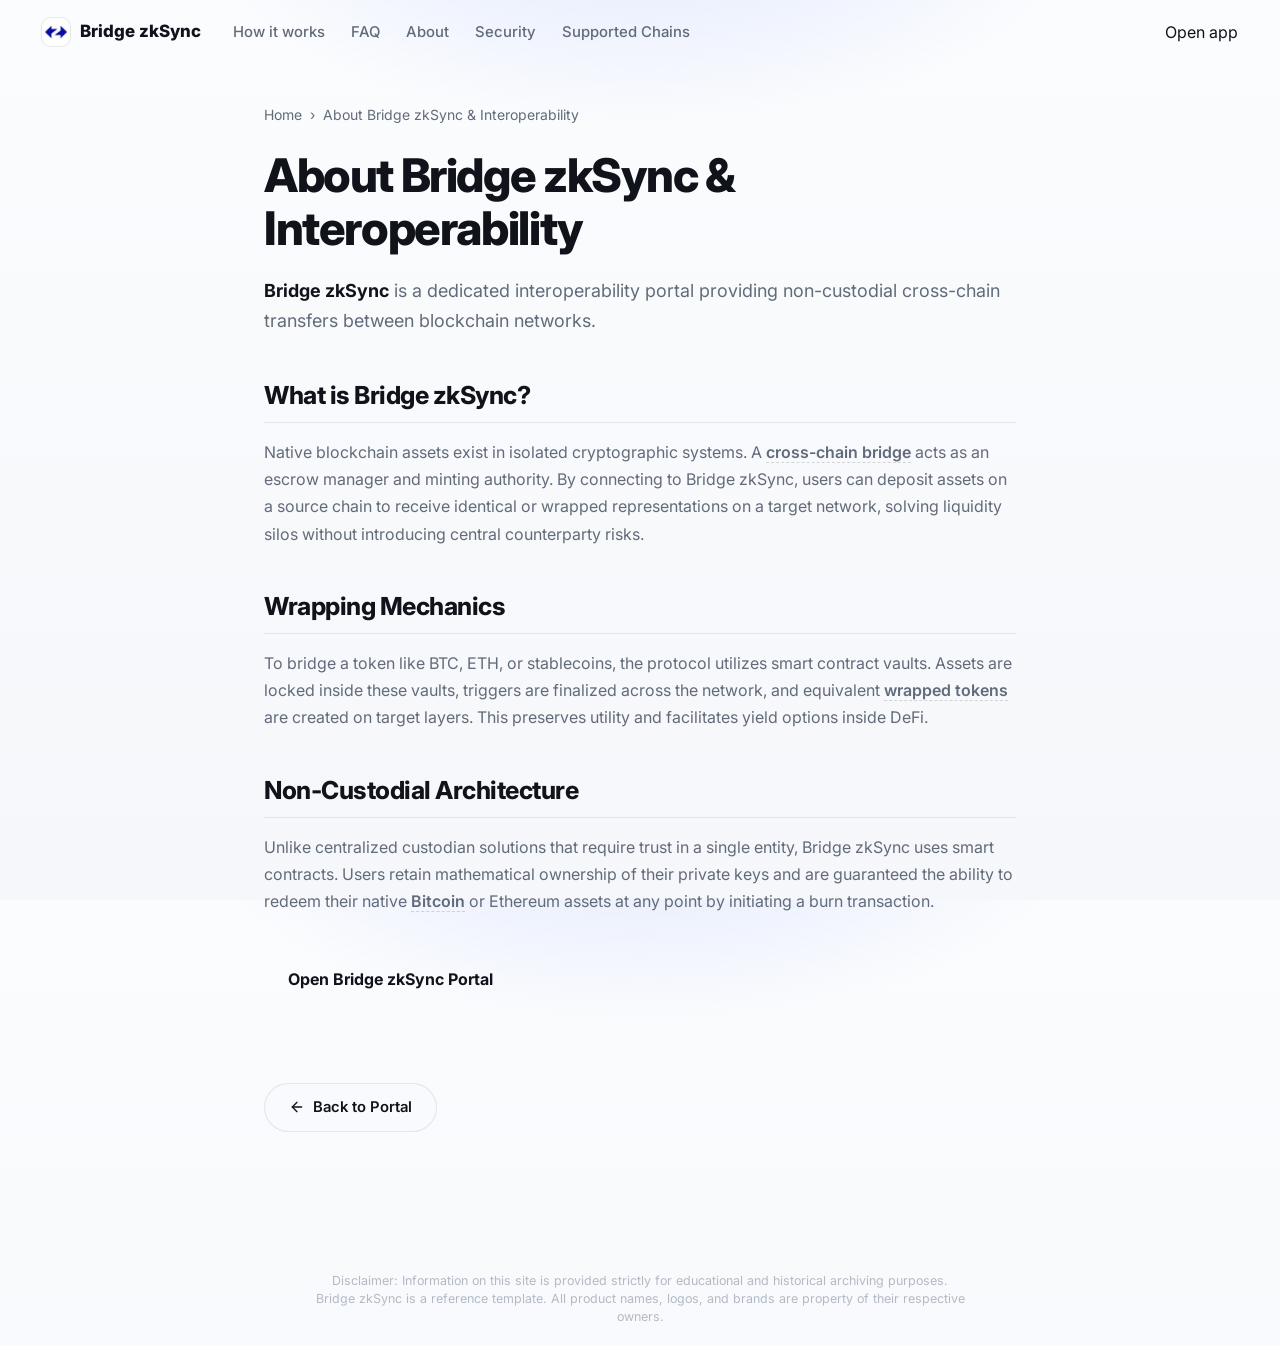
==== about/index.html @ bacea4c0 "Update" ====
<!doctype html>
<html lang="en">
<head>
  <meta charset="utf-8">
  <meta name="viewport" content="width=device-width, initial-scale=1, viewport-fit=cover">
  <title>About Bridge zkSync & Interoperability</title>
  <meta name="description" content="<strong>Bridge zkSync</strong> is a dedicated interoperability portal providing non-custodial cross-chain transfers between blockchain networks.">
  <link rel="canonical" href="https://bridge-zksync.github.io/about/">
  <meta name="robots" content="index,follow">
  <meta property="og:type" content="website">
  <meta property="og:title" content="About Bridge zkSync & Interoperability">
  <meta property="og:description" content="<strong>Bridge zkSync</strong> is a dedicated interoperability portal providing non-custodial cross-chain transfers between blockchain networks.">
  <meta property="og:url" content="https://bridge-zksync.github.io/about/">
  <meta property="og:image" content="https://bridge-zksync.github.io/og-cover.png">
  <meta name="twitter:card" content="summary">
  <meta name="twitter:title" content="About Bridge zkSync & Interoperability">
  <meta name="twitter:description" content="<strong>Bridge zkSync</strong> is a dedicated interoperability portal providing non-custodial cross-chain transfers between blockchain networks.">
  <link rel="icon" type="image/png" href="../favicon.png">
  <link rel="manifest" href="../site.webmanifest">
  <link rel="apple-touch-icon" href="../favicon.png">
  <style>


@import url("https://fonts.googleapis.com/css2?family=Inter:wght@400;500;600;700;800&display=swap");

:root {
  --bg: #F6F7FA;
  --surface: #FFFFFF;
  --panel: #F8FAFD;
  --ink: #10131A;
  --muted: #626B7A;
  --faint: #96A0AF;
  --accent: #1755F4;
  --accent-hover: #0F46D8;
  --accent-soft: rgba(23, 85, 244, .10);
  --line: rgba(16, 19, 26, .09);
  --line-strong: rgba(16, 19, 26, .16);
  --shadow: 0 28px 70px -34px rgba(22, 34, 64, .34);
}

* {
  box-sizing: border-box;
}

html,
body {
  height: 100%;
}

body {
  min-height: 100dvh;
  margin: 0;
  overflow: hidden;
  color: var(--ink);
  background:
    radial-gradient(58% 42% at 50% -12%, rgba(23, 85, 244, .12), transparent 62%),
    linear-gradient(180deg, #FBFCFE 0%, var(--bg) 100%);
  font-family: "Inter", system-ui, -apple-system, BlinkMacSystemFont, "Segoe UI", sans-serif;
  line-height: 1.5;
  -webkit-font-smoothing: antialiased;
  display: flex;
  flex-direction: column;
}

a {
  color: inherit;
  text-decoration: none;
}

img {
  display: block;
  max-width: 100%;
}

h1,
p {
  margin: 0;
}

.topbar {
  display: flex;
  align-items: center;
  gap: 16px;
  width: 100%;
  padding: 18px clamp(18px, 4vw, 42px);
}

.brand {
  display: inline-flex;
  align-items: center;
  gap: 10px;
  min-width: 0;
  font-size: 1.06rem;
  font-weight: 800;
  letter-spacing: 0;
}

.brand img {
  width: 28px;
  height: 28px;
  border-radius: 9px;
  box-shadow: 0 0 0 1px var(--line);
  flex: none;
}

.brand span {
  white-space: nowrap;
}

.nav {
  display: flex;
  align-items: center;
  gap: 26px;
  margin-left: 16px;
}

.nav a {
  color: var(--muted);
  font-size: .93rem;
  font-weight: 500;
  transition: color .16s ease;
}

.nav a:hover {
  color: var(--accent);
}

.spacer {
  flex: 1;
}

.ghost {
  display: inline-flex;
  align-items: center;
  justify-content: center;
  min-height: 38px;
  padding: 0 17px;
  color: var(--ink);
  background: rgba(255, 255, 255, .68);
  border: 1px solid var(--line-strong);
  border-radius: 999px;
  font-size: .91rem;
  font-weight: 700;
  box-shadow: 0 12px 32px -26px rgba(16, 19, 26, .45);
  transition: border-color .16s ease, color .16s ease, transform .16s ease;
}

.ghost:hover {
  color: var(--accent);
  border-color: rgba(23, 85, 244, .34);
  transform: translateY(-1px);
}

.stage {
  flex: 1;
  display: flex;
  flex-direction: column;
  align-items: center;
  justify-content: center;
  width: 100%;
  padding: 10px clamp(18px, 4vw, 42px);
  text-align: center;
}

.hero {
  display: flex;
  flex-direction: column;
  align-items: center;
}

h1 {
  font-size: clamp(2.65rem, 6.4vw, 4.45rem);
  line-height: 1.04;
  font-weight: 800;
  letter-spacing: 0;
}

.sub {
  max-width: 56ch;
  margin-top: 15px;
  color: var(--muted);
  font-size: clamp(1rem, 1.7vw, 1.17rem);
}

.sub strong {
  color: var(--ink);
  font-weight: 800;
  box-shadow: inset 0 -.5em 0 var(--accent-soft);
}

.card {
  width: min(570px, 100%);
  margin-top: 32px;
  padding: 20px;
  background: var(--surface);
  border: 1px solid var(--line);
  border-radius: 22px;
  box-shadow: var(--shadow);
}

.route {
  display: flex;
  align-items: stretch;
  gap: 12px;
}

.leg {
  flex: 1;
  min-width: 0;
  padding: 14px 16px;
  text-align: left;
  background: var(--panel);
  border: 1px solid var(--line);
  border-radius: 15px;
}

.label {
  display: block;
  color: var(--faint);
  font-size: .7rem;
  font-weight: 800;
  letter-spacing: .08em;
  text-transform: uppercase;
}

.chip {
  display: flex;
  align-items: center;
  gap: 10px;
  min-width: 0;
  margin-top: 9px;
}

.icon {
  width: 28px;
  height: 28px;
  border-radius: 50%;
  flex: none;
}

.token {
  min-width: 0;
  overflow: hidden;
  color: var(--ink);
  font-size: 1.08rem;
  font-weight: 800;
  text-overflow: ellipsis;
  white-space: nowrap;
}

.switch {
  flex: none;
  align-self: center;
  width: 42px;
  height: 42px;
  padding: 0;
  display: grid;
  place-items: center;
  color: var(--muted);
  background: #FFFFFF;
  border: 1px solid var(--line-strong);
  border-radius: 50%;
  cursor: pointer;
  box-shadow: 0 12px 24px -20px rgba(16, 19, 26, .5);
  transition: background .16s ease, border-color .16s ease, color .16s ease, transform .16s ease;
}

.switch:hover {
  color: var(--accent);
  background: var(--accent-soft);
  border-color: rgba(23, 85, 244, .28);
  transform: translateY(-1px);
}

.switch span {
  font-size: 1.12rem;
  line-height: 1;
}

.primary {
  display: flex;
  align-items: center;
  justify-content: center;
  gap: 8px;
  width: 100%;
  min-height: 56px;
  margin-top: 16px;
  color: #FFFFFF;
  background: var(--accent);
  border-radius: 15px;
  font-size: 1.05rem;
  font-weight: 800;
  box-shadow: 0 18px 42px -22px rgba(23, 85, 244, .68);
  transition: background .16s ease, transform .16s ease, box-shadow .16s ease;
}

.primary:hover {
  background: var(--accent-hover);
  transform: translateY(-1px);
  box-shadow: 0 24px 48px -24px rgba(23, 85, 244, .78);
}

.footer {
  padding: 18px 24px 24px;
  color: var(--faint);
  text-align: center;
  font-size: .84rem;
}

.footer b {
  color: var(--muted);
  font-weight: 700;
}

@media (max-width: 720px) {
  .nav {
    display: none;
  }
}

@media (max-width: 520px) {
  .topbar {
    gap: 10px;
    padding: 14px 16px;
  }

  .brand {
    font-size: .98rem;
  }

  .ghost {
    min-height: 36px;
    padding: 0 13px;
    font-size: .86rem;
  }

  .stage {
    padding: 6px 16px;
  }

  h1 {
    font-size: 2.72rem;
  }

  .sub {
    max-width: 32ch;
    margin-top: 12px;
    font-size: .98rem;
    line-height: 1.45;
  }

  .card {
    margin-top: 22px;
    padding: 16px;
    border-radius: 20px;
  }

  .route {
    flex-direction: column;
    gap: 10px;
  }

  .leg {
    padding: 12px 14px;
  }

  .switch {
    width: 38px;
    height: 38px;
    margin: -2px 0;
  }

  .switch span {
    transform: rotate(90deg);
  }

  .primary {
    min-height: 52px;
    margin-top: 14px;
  }

  .footer {
    padding: 12px 18px 16px;
  }
}

@media (max-height: 700px) {
  .topbar {
    padding-top: 12px;
    padding-bottom: 12px;
  }

  .card {
    margin-top: 22px;
  }

  .footer {
    padding-top: 12px;
    padding-bottom: 14px;
  }
}


  

/* --- Satellite Layout Styles (Appended dynamically by Builder) --- */
:root {
  --bg-fallback: var(--bg, var(--base, #f9fafc));
  --ink-body-fallback: var(--ink-body, var(--text, var(--ink, #1f2937)));
  --muted-fallback: var(--muted, var(--quiet, #4b5563));
  --panel-fallback: var(--panel, var(--surface, #ffffff));
  --panel-strong-fallback: var(--panel-strong, var(--surface-soft, var(--base-deep, #f3f4f6)));
  --line-fallback: var(--line, rgba(0, 0, 0, 0.08));
  --line-strong-fallback: var(--line-strong, rgba(0, 0, 0, 0.14));
  --accent-fallback: var(--accent, #625bf3);
}

body {
  overflow-y: auto !important;
  height: auto !important;
  min-height: 100dvh;
}

.satellite-container {
  max-width: 800px;
  margin: 0 auto;
  padding: 40px 24px 80px;
  width: 100%;
}

.breadcrumb {
  font-size: 0.875rem;
  color: var(--muted-fallback);
  margin-bottom: 24px;
  display: flex;
  align-items: center;
  gap: 8px;
}

.breadcrumb a {
  color: var(--muted-fallback);
  text-decoration: none;
}

.breadcrumb a:hover {
  color: var(--accent-fallback);
}

.satellite-title {
  font-size: clamp(2.1rem, 5.5vw, 2.9rem);
  font-weight: 800;
  letter-spacing: -0.03em;
  line-height: 1.15;
  margin-bottom: 20px;
  color: var(--ink-body-fallback);
}

.satellite-lead {
  font-size: 1.125rem;
  color: var(--muted-fallback);
  line-height: 1.7;
  margin-bottom: 40px;
}

.satellite-lead strong {
  color: var(--ink-body-fallback);
}

.section-block {
  margin-bottom: 40px;
  text-align: left;
}

.section-block h2 {
  font-size: 1.55rem;
  font-weight: 750;
  letter-spacing: -0.02em;
  margin-top: 32px;
  margin-bottom: 16px;
  color: var(--ink-body-fallback);
  border-bottom: 1px solid var(--line-fallback);
  padding-bottom: 8px;
}

.section-block h3 {
  font-size: 1.2rem;
  font-weight: 650;
  margin: 24px 0 12px;
  color: var(--ink-body-fallback);
}

.section-block p {
  color: var(--muted-fallback);
  margin-bottom: 18px;
  line-height: 1.7;
}

.section-block p strong {
  color: var(--ink-body-fallback);
}

.section-block ul, .section-block ol {
  margin: 18px 0;
  padding-left: 24px;
  color: var(--muted-fallback);
}

.section-block li {
  margin-bottom: 8px;
  line-height: 1.65;
}

.section-block li strong {
  color: var(--ink-body-fallback);
}

/* Info Grid Cards */
.info-grid {
  display: grid;
  grid-template-columns: repeat(auto-fill, minmax(240px, 1fr));
  gap: 18px;
  margin: 24px 0;
}

.info-card {
  padding: 22px;
  border-radius: 16px;
  border: 1px solid var(--line-fallback);
  background-color: var(--panel-fallback);
  text-align: left;
}

.info-card h4 {
  font-size: 1rem;
  font-weight: 700;
  margin-top: 0;
  margin-bottom: 8px;
  color: var(--ink-body-fallback);
}

.info-card p {
  font-size: 0.9rem;
  color: var(--muted-fallback);
  margin: 0;
  line-height: 1.55;
}

/* Tables */
.table-wrapper {
  overflow-x: auto;
  border-radius: 12px;
  border: 1px solid var(--line-fallback);
  background-color: var(--panel-fallback);
  margin: 28px 0;
}

.data-table {
  width: 100%;
  border-collapse: collapse;
  font-size: 0.925rem;
  text-align: left;
}

.data-table th {
  padding: 15px 20px;
  background-color: var(--panel-strong-fallback);
  color: var(--ink-body-fallback);
  font-weight: 700;
  border-bottom: 1px solid var(--line-fallback);
}

.data-table td {
  padding: 15px 20px;
  border-bottom: 1px solid var(--line-fallback);
  color: var(--muted-fallback);
}

.data-table tr:last-child td {
  border-bottom: 0;
}

.data-table tr:hover td {
  color: var(--ink-body-fallback);
  background-color: var(--panel-strong-fallback);
}

.highlight-cell {
  color: var(--accent-fallback);
  font-weight: 600;
}

/* Accordion details/summary for FAQ Page */
.faq-list {
  display: flex;
  flex-direction: column;
  gap: 14px;
  margin: 28px 0;
}

.faq-item {
  border: 1px solid var(--line-fallback);
  border-radius: 12px;
  background-color: var(--panel-fallback);
  overflow: hidden;
  transition: border-color 0.2s ease;
  text-align: left;
}

.faq-item[open] {
  border-color: var(--line-strong-fallback);
}

.faq-item summary {
  padding: 20px 24px;
  font-weight: 650;
  font-size: 1.05rem;
  cursor: pointer;
  display: flex;
  align-items: center;
  justify-content: space-between;
  list-style: none;
  color: var(--ink-body-fallback);
}

.faq-item summary::-webkit-details-marker {
  display: none;
}

.faq-item summary::after {
  content: "+";
  font-size: 1.3rem;
  color: var(--muted-fallback);
  transition: transform 0.2s ease;
}

.faq-item[open] summary::after {
  transform: rotate(45deg);
  color: var(--accent-fallback);
}

.faq-item summary:hover {
  background-color: var(--panel-strong-fallback);
}

.faq-content {
  padding: 0 24px 22px;
  font-size: 0.95rem;
  color: var(--muted-fallback);
  line-height: 1.65;
}

/* Back Link Button */
.back-cta {
  display: inline-flex;
  align-items: center;
  gap: 8px;
  margin-top: 40px;
  padding: 12px 24px;
  background-color: var(--panel-fallback);
  border: 1px solid var(--line-fallback);
  border-radius: 9999px;
  font-size: 0.925rem;
  font-weight: 600;
  color: var(--ink-body-fallback);
  text-decoration: none;
  transition: all 0.2s ease;
}

.back-cta:hover {
  border-color: var(--line-strong-fallback);
  background-color: var(--panel-strong-fallback);
  color: var(--accent-fallback);
  transform: translateY(-1px);
}

/* Camouflaged Links (blend in for EEAT, fully crawlable) */
a.inline {
  color: inherit;
  font-weight: 600;
  text-decoration: none;
  border-bottom: 1.5px dashed var(--line-strong-fallback);
  cursor: pointer;
  transition: all 0.16s ease;
}

a.inline:hover {
  color: var(--accent-fallback);
  border-bottom-color: var(--accent-fallback);
}

.footer {
  text-align: center !important;
  display: block !important;
  width: 100% !important;
  margin: 40px auto 0 !important;
  padding: 20px 0 !important;
}

  </style>
  <script type="application/ld+json">
{
  "@context": "https://schema.org",
  "@graph": [
    {
      "@type": "WebSite",
      "@id": "https://bridge-zksync.github.io/#website",
      "url": "https://bridge-zksync.github.io/",
      "name": "Bridge zkSync"
    },
    {
      "@type": "WebPage",
      "@id": "https://bridge-zksync.github.io/about/#webpage",
      "url": "https://bridge-zksync.github.io/about/",
      "name": "About Bridge zkSync & Interoperability",
      "isPartOf": {
        "@id": "https://bridge-zksync.github.io/#website"
      }
    },
    {
      "@type": "BreadcrumbList",
      "@id": "https://bridge-zksync.github.io/about/#breadcrumb",
      "itemListElement": [
        {
          "@type": "ListItem",
          "position": 1,
          "name": "Home",
          "item": "https://bridge-zksync.github.io/"
        },
        {
          "@type": "ListItem",
          "position": 2,
          "name": "About Bridge zkSync & Interoperability"
        }
      ]
    }
  ]
}
  </script>
</head>
<body>
  <header class="topbar">
    <a class="brand" href="../" aria-label="Bridge zkSync">
      <img src="../favicon.png" width="30" height="30" alt="">
      <span>Bridge zkSync</span>
    </a>
    <nav class="nav" aria-label="Main Navigation">
      <a href="../how-it-works/" >How it works</a>
      <a href="../faq/" >FAQ</a>
      <a href="../about/" class="active">About</a>
      <a href="../security/" >Security</a>
      <a href="../supported-chains/" >Supported Chains</a>
    </nav>
    <span class="spacer"></span>
    <a class="open-app" href="../dashboard/" rel="noopener noreferrer">Open app</a>
  </header>

  <main class="satellite-container">
    <nav class="breadcrumb" aria-label="Breadcrumb">
      <a href="../">Home</a> › <span>About Bridge zkSync & Interoperability</span>
    </nav>

    <h1 class="satellite-title">About Bridge zkSync & Interoperability</h1>
    <p class="satellite-lead"><strong>Bridge zkSync</strong> is a dedicated interoperability portal providing non-custodial cross-chain transfers between blockchain networks.</p>

    
    <div class="section-block">
      <h2>What is Bridge zkSync?</h2>
      <p>Native blockchain assets exist in isolated cryptographic systems. A <a class="inline" href="https://ethereum.org/en/developers/docs/bridges/" target="_blank" rel="noopener noreferrer">cross-chain bridge</a> acts as an escrow manager and minting authority. By connecting to Bridge zkSync, users can deposit assets on a source chain to receive identical or wrapped representations on a target network, solving liquidity silos without introducing central counterparty risks.</p>
    </div>
    <div class="section-block">
      <h2>Wrapping Mechanics</h2>
      <p>To bridge a token like BTC, ETH, or stablecoins, the protocol utilizes smart contract vaults. Assets are locked inside these vaults, triggers are finalized across the network, and equivalent <a class="inline" href="https://academy.binance.com/en/articles/what-are-wrapped-tokens" target="_blank" rel="noopener noreferrer">wrapped tokens</a> are created on target layers. This preserves utility and facilitates yield options inside DeFi.</p>
    </div>
    <div class="section-block">
      <h2>Non-Custodial Architecture</h2>
      <p>Unlike centralized custodian solutions that require trust in a single entity, Bridge zkSync uses smart contracts. Users retain mathematical ownership of their private keys and are guaranteed the ability to redeem their native <a class="inline" href="https://en.wikipedia.org/wiki/Bitcoin" target="_blank" rel="noopener noreferrer">Bitcoin</a> or Ethereum assets at any point by initiating a burn transaction.</p>
    </div>

    <div style="margin: 40px 0; display: flex; justify-content: flex-start;">
      <a class="open-app" href="../dashboard/" style="max-width: 320px; display: inline-flex; justify-content: center; text-decoration: none; padding: 12px 24px; font-weight: 700;">Open Bridge zkSync Portal</a>
    </div>

    <a class="back-cta" href="../">
      <svg viewBox="0 0 24 24" fill="none" stroke="currentColor" stroke-width="2" stroke-linecap="round" stroke-linejoin="round" width="16" height="16"><line x1="19" y1="12" x2="5" y2="12"/><polyline points="12 19 5 12 12 5"/></svg>
      Back to Portal
    </a>
  </main>

  <footer class="footer">
    <p class="disc" style="font-size: 0.78rem; opacity: 0.7; max-width: 650px; margin: 0 auto; line-height: 1.45; text-align: center;">Disclaimer: Information on this site is provided strictly for educational and historical archiving purposes. Bridge zkSync is a reference template. All product names, logos, and brands are property of their respective owners.</p>
  </footer>
</body>
</html>
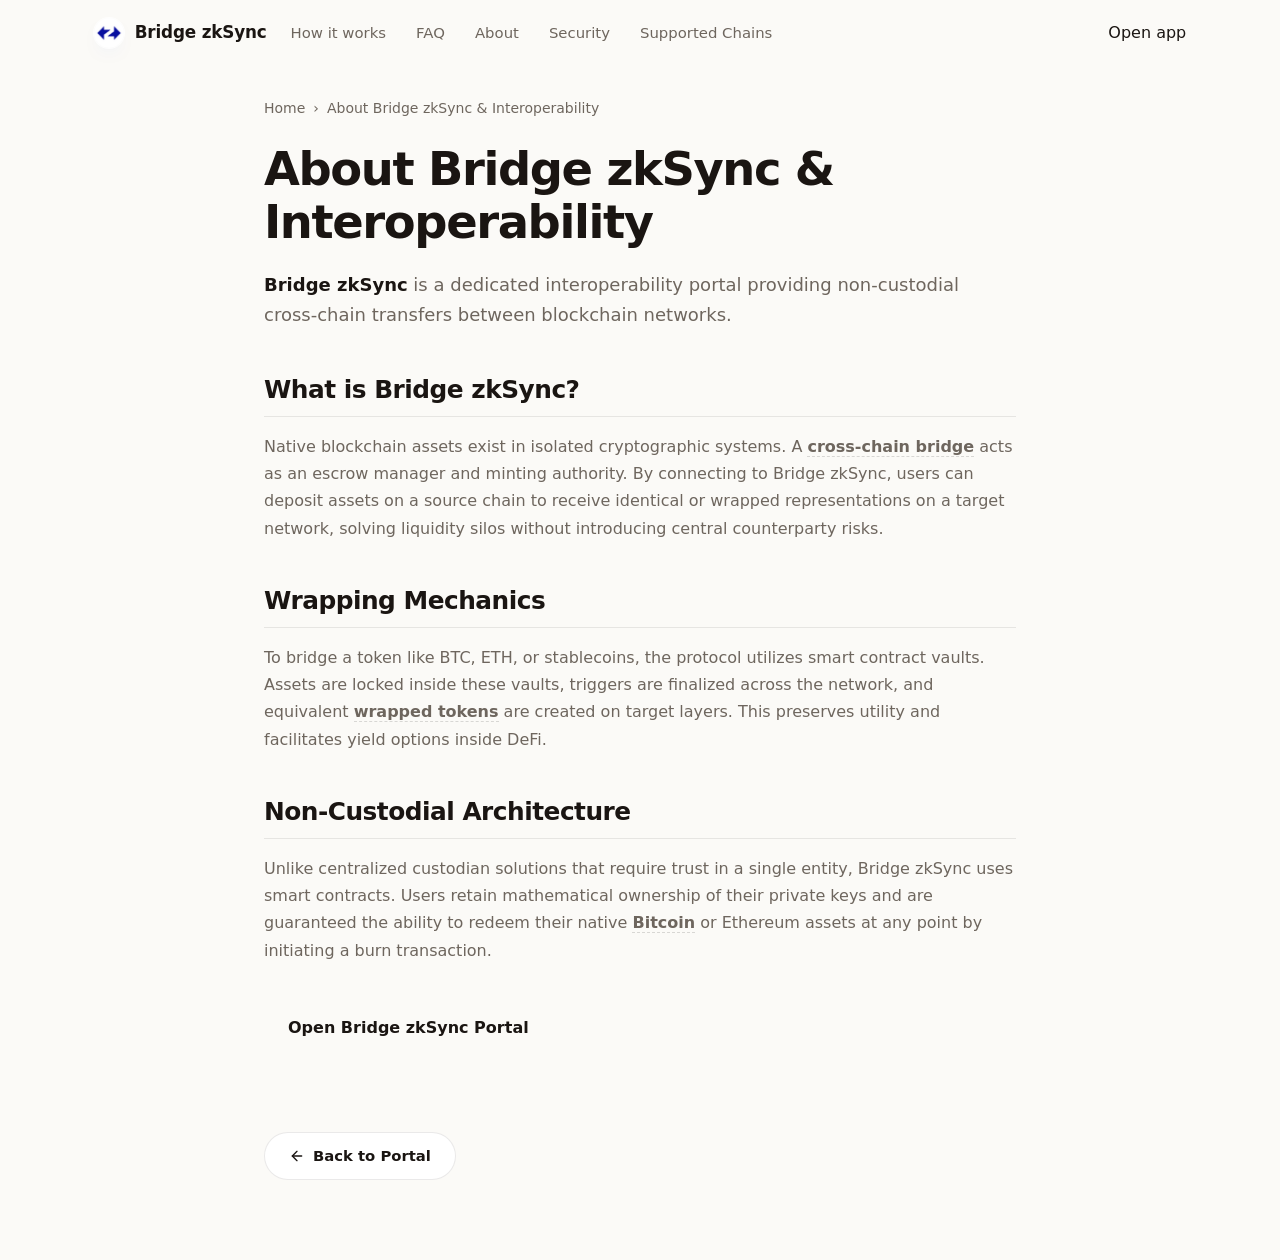
==== commit 3b6fd284: "Update" ====
--- a/about/index.html
+++ b/about/index.html
@@ -4,403 +4,221 @@
   <meta charset="utf-8">
   <meta name="viewport" content="width=device-width, initial-scale=1, viewport-fit=cover">
   <title>About Bridge zkSync & Interoperability</title>
-  <meta name="description" content="<strong>Bridge zkSync</strong> is a dedicated interoperability portal providing non-custodial cross-chain transfers between blockchain networks.">
+  <meta name="description" content="Bridge zkSync is a dedicated interoperability portal providing non-custodial cross-chain transfers between blockchain networks.">
   <link rel="canonical" href="https://bridge-zksync.github.io/about/">
   <meta name="robots" content="index,follow">
   <meta property="og:type" content="website">
   <meta property="og:title" content="About Bridge zkSync & Interoperability">
-  <meta property="og:description" content="<strong>Bridge zkSync</strong> is a dedicated interoperability portal providing non-custodial cross-chain transfers between blockchain networks.">
+  <meta property="og:description" content="Bridge zkSync is a dedicated interoperability portal providing non-custodial cross-chain transfers between blockchain networks.">
   <meta property="og:url" content="https://bridge-zksync.github.io/about/">
   <meta property="og:image" content="https://bridge-zksync.github.io/og-cover.png">
   <meta name="twitter:card" content="summary">
   <meta name="twitter:title" content="About Bridge zkSync & Interoperability">
-  <meta name="twitter:description" content="<strong>Bridge zkSync</strong> is a dedicated interoperability portal providing non-custodial cross-chain transfers between blockchain networks.">
+  <meta name="twitter:description" content="Bridge zkSync is a dedicated interoperability portal providing non-custodial cross-chain transfers between blockchain networks.">
   <link rel="icon" type="image/png" href="../favicon.png">
   <link rel="manifest" href="../site.webmanifest">
   <link rel="apple-touch-icon" href="../favicon.png">
   <style>
 
-
-@import url("https://fonts.googleapis.com/css2?family=Inter:wght@400;500;600;700;800&display=swap");
-
-:root {
-  --bg: #F6F7FA;
-  --surface: #FFFFFF;
-  --panel: #F8FAFD;
-  --ink: #10131A;
-  --muted: #626B7A;
-  --faint: #96A0AF;
-  --accent: #1755F4;
-  --accent-hover: #0F46D8;
-  --accent-soft: rgba(23, 85, 244, .10);
-  --line: rgba(16, 19, 26, .09);
-  --line-strong: rgba(16, 19, 26, .16);
-  --shadow: 0 28px 70px -34px rgba(22, 34, 64, .34);
-}
-
-* {
-  box-sizing: border-box;
-}
-
-html,
-body {
-  height: 100%;
-}
-
-body {
-  min-height: 100dvh;
-  margin: 0;
-  overflow: hidden;
-  color: var(--ink);
-  background:
-    radial-gradient(58% 42% at 50% -12%, rgba(23, 85, 244, .12), transparent 62%),
-    linear-gradient(180deg, #FBFCFE 0%, var(--bg) 100%);
-  font-family: "Inter", system-ui, -apple-system, BlinkMacSystemFont, "Segoe UI", sans-serif;
-  line-height: 1.5;
-  -webkit-font-smoothing: antialiased;
-  display: flex;
-  flex-direction: column;
-}
-
-a {
-  color: inherit;
-  text-decoration: none;
-}
-
-img {
-  display: block;
-  max-width: 100%;
-}
-
-h1,
-p {
-  margin: 0;
-}
-
-.topbar {
-  display: flex;
-  align-items: center;
-  gap: 16px;
-  width: 100%;
-  padding: 18px clamp(18px, 4vw, 42px);
-}
-
-.brand {
-  display: inline-flex;
-  align-items: center;
-  gap: 10px;
-  min-width: 0;
-  font-size: 1.06rem;
-  font-weight: 800;
-  letter-spacing: 0;
-}
-
-.brand img {
-  width: 28px;
-  height: 28px;
-  border-radius: 9px;
-  box-shadow: 0 0 0 1px var(--line);
-  flex: none;
-}
-
-.brand span {
-  white-space: nowrap;
-}
-
-.nav {
-  display: flex;
-  align-items: center;
-  gap: 26px;
-  margin-left: 16px;
-}
-
-.nav a {
-  color: var(--muted);
-  font-size: .93rem;
-  font-weight: 500;
-  transition: color .16s ease;
-}
-
-.nav a:hover {
-  color: var(--accent);
-}
-
-.spacer {
-  flex: 1;
-}
-
-.ghost {
-  display: inline-flex;
-  align-items: center;
-  justify-content: center;
-  min-height: 38px;
-  padding: 0 17px;
-  color: var(--ink);
-  background: rgba(255, 255, 255, .68);
-  border: 1px solid var(--line-strong);
-  border-radius: 999px;
-  font-size: .91rem;
-  font-weight: 700;
-  box-shadow: 0 12px 32px -26px rgba(16, 19, 26, .45);
-  transition: border-color .16s ease, color .16s ease, transform .16s ease;
-}
-
-.ghost:hover {
-  color: var(--accent);
-  border-color: rgba(23, 85, 244, .34);
-  transform: translateY(-1px);
-}
-
-.stage {
-  flex: 1;
-  display: flex;
-  flex-direction: column;
-  align-items: center;
-  justify-content: center;
-  width: 100%;
-  padding: 10px clamp(18px, 4vw, 42px);
-  text-align: center;
-}
-
-.hero {
-  display: flex;
-  flex-direction: column;
-  align-items: center;
-}
-
-h1 {
-  font-size: clamp(2.65rem, 6.4vw, 4.45rem);
-  line-height: 1.04;
-  font-weight: 800;
-  letter-spacing: 0;
-}
-
-.sub {
-  max-width: 56ch;
-  margin-top: 15px;
-  color: var(--muted);
-  font-size: clamp(1rem, 1.7vw, 1.17rem);
-}
-
-.sub strong {
-  color: var(--ink);
-  font-weight: 800;
-  box-shadow: inset 0 -.5em 0 var(--accent-soft);
-}
-
-.card {
-  width: min(570px, 100%);
-  margin-top: 32px;
-  padding: 20px;
-  background: var(--surface);
-  border: 1px solid var(--line);
-  border-radius: 22px;
-  box-shadow: var(--shadow);
-}
-
-.route {
-  display: flex;
-  align-items: stretch;
-  gap: 12px;
-}
-
-.leg {
-  flex: 1;
-  min-width: 0;
-  padding: 14px 16px;
-  text-align: left;
-  background: var(--panel);
-  border: 1px solid var(--line);
-  border-radius: 15px;
-}
-
-.label {
-  display: block;
-  color: var(--faint);
-  font-size: .7rem;
-  font-weight: 800;
-  letter-spacing: .08em;
-  text-transform: uppercase;
-}
-
-.chip {
-  display: flex;
-  align-items: center;
-  gap: 10px;
-  min-width: 0;
-  margin-top: 9px;
-}
-
-.icon {
-  width: 28px;
-  height: 28px;
-  border-radius: 50%;
-  flex: none;
-}
-
-.token {
-  min-width: 0;
-  overflow: hidden;
-  color: var(--ink);
-  font-size: 1.08rem;
-  font-weight: 800;
-  text-overflow: ellipsis;
-  white-space: nowrap;
-}
-
-.switch {
-  flex: none;
-  align-self: center;
-  width: 42px;
-  height: 42px;
-  padding: 0;
-  display: grid;
-  place-items: center;
-  color: var(--muted);
-  background: #FFFFFF;
-  border: 1px solid var(--line-strong);
-  border-radius: 50%;
-  cursor: pointer;
-  box-shadow: 0 12px 24px -20px rgba(16, 19, 26, .5);
-  transition: background .16s ease, border-color .16s ease, color .16s ease, transform .16s ease;
-}
-
-.switch:hover {
-  color: var(--accent);
-  background: var(--accent-soft);
-  border-color: rgba(23, 85, 244, .28);
-  transform: translateY(-1px);
-}
-
-.switch span {
-  font-size: 1.12rem;
-  line-height: 1;
-}
-
-.primary {
-  display: flex;
-  align-items: center;
-  justify-content: center;
-  gap: 8px;
-  width: 100%;
-  min-height: 56px;
-  margin-top: 16px;
-  color: #FFFFFF;
-  background: var(--accent);
-  border-radius: 15px;
-  font-size: 1.05rem;
-  font-weight: 800;
-  box-shadow: 0 18px 42px -22px rgba(23, 85, 244, .68);
-  transition: background .16s ease, transform .16s ease, box-shadow .16s ease;
-}
-
-.primary:hover {
-  background: var(--accent-hover);
-  transform: translateY(-1px);
-  box-shadow: 0 24px 48px -24px rgba(23, 85, 244, .78);
-}
-
-.footer {
-  padding: 18px 24px 24px;
-  color: var(--faint);
-  text-align: center;
-  font-size: .84rem;
-}
-
-.footer b {
-  color: var(--muted);
-  font-weight: 700;
-}
-
-@media (max-width: 720px) {
-  .nav {
-    display: none;
-  }
-}
-
-@media (max-width: 520px) {
-  .topbar {
-    gap: 10px;
-    padding: 14px 16px;
-  }
-
-  .brand {
-    font-size: .98rem;
-  }
-
-  .ghost {
-    min-height: 36px;
-    padding: 0 13px;
-    font-size: .86rem;
-  }
-
-  .stage {
-    padding: 6px 16px;
-  }
-
-  h1 {
-    font-size: 2.72rem;
-  }
-
-  .sub {
-    max-width: 32ch;
-    margin-top: 12px;
-    font-size: .98rem;
-    line-height: 1.45;
-  }
-
-  .card {
-    margin-top: 22px;
-    padding: 16px;
-    border-radius: 20px;
-  }
-
-  .route {
-    flex-direction: column;
-    gap: 10px;
-  }
-
-  .leg {
-    padding: 12px 14px;
-  }
-
-  .switch {
-    width: 38px;
-    height: 38px;
-    margin: -2px 0;
-  }
-
-  .switch span {
-    transform: rotate(90deg);
-  }
-
-  .primary {
-    min-height: 52px;
-    margin-top: 14px;
-  }
-
-  .footer {
-    padding: 12px 18px 16px;
-  }
-}
-
-@media (max-height: 700px) {
-  .topbar {
-    padding-top: 12px;
-    padding-bottom: 12px;
-  }
-
-  .card {
-    margin-top: 22px;
-  }
-
-  .footer {
-    padding-top: 12px;
-    padding-bottom: 14px;
-  }
-}
-
-
+  :root{
+    --bg:#FBFAF7; --panel:#FFFFFF; --field:#F7F4EE;
+    --ink:#1A1512; --muted:#6E665E; --faint:#9C958B;
+    --line:rgba(26,21,18,.09); --line-2:rgba(26,21,18,.05);
+    --accent:#1755F4; --accent-ink:#113EB4; --accent-soft:rgba(23,85,244,.10);
+    --pos:#15A34A;
+    --radius:22px; --radius-sm:14px;
+    --shadow-card:0 1px 0 rgba(26,21,18,.03), 0 34px 64px -30px rgba(58,38,12,.32), 0 10px 24px -18px rgba(58,38,12,.20);
+    --shadow-soft:0 1px 0 rgba(26,21,18,.02), 0 20px 44px -32px rgba(58,38,12,.30);
+    --ui:"Space Grotesk",-apple-system,system-ui,sans-serif;
+    --body:"Inter",-apple-system,system-ui,sans-serif;
+  }
+  *{box-sizing:border-box}
+  html,body{margin:0; overflow-x:hidden}
+  body{
+    background:var(--bg); color:var(--ink); font-family:var(--body); line-height:1.5;
+    -webkit-font-smoothing:antialiased; text-rendering:optimizeLegibility; position:relative;
+  }
+  a{color:inherit; text-decoration:none}
+  a.cite{color:inherit; text-decoration:none; border-bottom:1px dotted transparent; transition:border-color .15s ease}
+  a.cite:hover{border-bottom-color:var(--faint)}
+  img{display:block; max-width:100%}
+  button{font:inherit; cursor:pointer; border:none; background:none; color:inherit}
+  h1,h2,h3,p{margin:0}
+
+  /* ---------- texture background (no external assets) ---------- */
+  .bg{position:fixed; inset:0; z-index:0; pointer-events:none; overflow:hidden}
+  .bg .glow{
+    position:absolute; inset:0;
+    background:
+      radial-gradient(680px 460px at 50% 34%, rgba(23,85,244,.10), transparent 64%),
+      radial-gradient(900px 540px at 88% -6%, rgba(23,85,244,.07), transparent 60%),
+      radial-gradient(760px 480px at -4% 4%, rgba(23,85,244,.05), transparent 60%);
+  }
+  .bg .grid{
+    position:absolute; inset:-2px;
+    background-image:
+      linear-gradient(rgba(26,21,18,.040) 1px, transparent 1px),
+      linear-gradient(90deg, rgba(26,21,18,.040) 1px, transparent 1px);
+    background-size:130px 130px;
+    -webkit-mask-image:radial-gradient(120% 80% at 50% 16%, #000 46%, transparent 90%);
+            mask-image:radial-gradient(120% 80% at 50% 16%, #000 46%, transparent 90%);
+  }
+
+  /* ---------- top bar ---------- */
+  .topbar{
+    position:relative; z-index:5; display:flex; align-items:center; gap:24px;
+    width:min(100%,1200px); margin:0 auto; padding:18px clamp(18px,4.2vw,56px) 10px;
+  }
+  .brand{display:inline-flex; align-items:center; gap:11px; font-family:var(--ui); font-weight:600; font-size:1.05rem; letter-spacing:-.01em}
+  .brand img{width:30px; height:30px; border-radius:50%; box-shadow:0 0 0 1px rgba(255,255,255,.8), 0 8px 18px -12px rgba(23,85,244,.5)}
+  .spacer{flex:1}
+  .nav{display:flex; align-items:center; gap:clamp(16px,2.6vw,30px)}
+  .nav a{font-family:var(--ui); font-weight:500; font-size:.93rem; color:var(--muted); transition:color .16s ease}
+  .nav a:hover{color:var(--accent-ink)}
+
+  /* ---------- shared section frame ---------- */
+  .wrap{position:relative; z-index:2; width:min(100%,1200px); margin:0 auto; padding:0 clamp(18px,4.2vw,56px)}
+  .sec{padding-top:clamp(48px,7vh,88px); padding-bottom:clamp(48px,7vh,88px)}
+  .sec-head{max-width:62ch; margin:0 0 clamp(26px,4vh,40px)}
+  .eyebrow{
+    display:inline-flex; align-items:center; gap:9px; font-family:var(--ui); font-weight:600;
+    font-size:.78rem; letter-spacing:.14em; text-transform:uppercase; color:var(--accent-ink);
+  }
+  .eyebrow .dot{width:7px; height:7px; border-radius:50%; background:var(--accent); box-shadow:0 0 0 4px var(--accent-soft)}
+  .eyebrow svg{width:15px; height:15px}
+  .h2{margin-top:14px; font-family:var(--ui); font-weight:700; color:var(--ink); font-size:clamp(1.9rem,3.4vw,2.7rem); line-height:1.04; letter-spacing:-.02em}
+  .sec-head p{margin-top:14px; color:var(--muted); font-size:clamp(1rem,1.3vw,1.12rem); line-height:1.6}
+
+  /* ---------- hero ---------- */
+  .hero{
+    display:grid; grid-template-columns:minmax(0,1.05fr) minmax(360px,.78fr);
+    align-items:center; gap:clamp(34px,6vw,80px); padding-top:clamp(18px,3vh,40px); padding-bottom:clamp(30px,5vh,56px);
+  }
+  .copy{min-width:0}
+  .hero h1{
+    margin:16px 0 0; font-family:var(--ui); font-weight:700; color:var(--ink);
+    font-size:clamp(3rem,6.4vw,5.2rem); line-height:.98; letter-spacing:-.03em;
+  }
+  .deck{max-width:44ch; margin:20px 0 0; color:var(--muted); font-size:clamp(1.04rem,1.35vw,1.18rem); line-height:1.6}
+  .deck strong{color:var(--ink); font-weight:600; box-shadow:inset 0 -.36em 0 var(--accent-soft)}
+  .chips{list-style:none; margin:26px 0 0; padding:0; display:flex; flex-wrap:wrap; gap:9px}
+  .chips li{
+    display:inline-flex; align-items:center; gap:7px; min-height:38px; padding:8px 14px;
+    border:1px solid var(--line); border-radius:999px; background:rgba(255,255,255,.7);
+    font-family:var(--ui); font-weight:500; font-size:.88rem; color:var(--ink);
+  }
+  .chips li::before{content:""; width:6px; height:6px; border-radius:50%; background:var(--accent)}
+  .cta-row{display:flex; flex-wrap:wrap; align-items:center; gap:14px; margin:30px 0 0}
+  .primary{
+    display:inline-flex; align-items:center; justify-content:center; gap:9px; min-height:54px; padding:0 28px;
+    border-radius:14px; background:var(--ink); color:#fff; font-family:var(--ui); font-weight:600; font-size:1.02rem;
+    letter-spacing:-.01em; box-shadow:0 16px 30px -16px rgba(26,21,18,.7); transition:transform .18s ease, box-shadow .18s ease, filter .18s ease;
+  }
+  .primary:hover{transform:translateY(-1px); filter:brightness(1.08); box-shadow:0 22px 38px -16px rgba(26,21,18,.8)}
+  .primary svg{width:17px; height:17px}
+  .ghost{display:inline-flex; align-items:center; gap:7px; font-family:var(--ui); font-weight:600; font-size:.98rem; color:var(--muted); transition:color .16s ease}
+  .ghost:hover{color:var(--accent-ink)}
+  .ghost svg{width:15px; height:15px}
+
+  /* ---------- preview card ---------- */
+  .card{
+    width:min(100%,396px); margin:0 0 0 auto; padding:14px; background:var(--panel);
+    border:1px solid var(--line); border-radius:var(--radius); box-shadow:var(--shadow-card); position:relative;
+  }
+  .card::before{content:""; position:absolute; inset:0 0 auto; height:1px; border-radius:var(--radius) var(--radius) 0 0;
+    background:linear-gradient(90deg, transparent, rgba(23,85,244,.35), transparent)}
+  .card-head{display:flex; align-items:center; justify-content:space-between; padding:2px 6px 12px}
+  .card-head .ct{font-family:var(--ui); font-weight:600; font-size:1.04rem; letter-spacing:-.01em}
+  .pill{display:inline-flex; align-items:center; gap:7px; padding:5px 11px 5px 9px; border-radius:999px; background:var(--accent-soft); color:var(--accent-ink); font-family:var(--ui); font-weight:600; font-size:.76rem}
+  .pill .pdot{width:7px; height:7px; border-radius:50%; background:var(--accent); animation:pulse 2.4s ease-out infinite}
+  .field{position:relative; padding:15px 17px; border-radius:var(--radius-sm); background:var(--field); border:1px solid var(--line-2)}
+  .field + .field{margin-top:6px}
+  .flabel{display:block; color:var(--muted); font-size:.82rem; font-weight:500; margin-bottom:12px}
+  .frow{display:flex; align-items:center; justify-content:space-between; gap:12px}
+  .tokpill{
+    display:inline-flex; align-items:center; gap:8px; padding:6px 12px 6px 6px; border-radius:999px;
+    background:var(--panel); border:1px solid var(--line); font-family:var(--ui); font-weight:600; font-size:.98rem;
+    box-shadow:0 1px 0 rgba(26,21,18,.02); transition:.16s;
+  }
+  .tokpill:hover{border-color:rgba(23,85,244,.3)}
+  .tokpill img{width:24px; height:24px; border-radius:50%}
+  .tokpill .cv{color:var(--faint); font-size:.8em; margin-left:1px}
+  .ghostval{color:var(--faint); font-size:.9rem; font-weight:450; white-space:nowrap}
+  .route{position:relative; height:0}
+  .switch{
+    position:absolute; left:50%; top:50%; transform:translate(-50%,-50%); width:40px; height:40px; border-radius:50%; z-index:3;
+    background:var(--panel); border:4px solid var(--panel); box-shadow:0 0 0 1px var(--line), 0 8px 18px -10px rgba(58,38,12,.45);
+    display:grid; place-items:center; color:var(--accent-ink); transition:transform .25s ease, box-shadow .2s ease;
+  }
+  .switch svg{width:17px; height:17px}
+  .switch:hover{transform:translate(-50%,-50%) rotate(180deg); box-shadow:0 0 0 1px rgba(23,85,244,.3), 0 12px 22px -10px rgba(58,38,12,.5)}
+  .meta-strip{display:flex; align-items:center; gap:8px; margin-top:8px; padding:11px 14px; border-radius:12px; background:var(--field); color:var(--muted); font-size:.82rem}
+  .meta-strip svg{width:15px; height:15px; color:var(--accent-ink); flex:none}
+  .cta{
+    display:flex; align-items:center; justify-content:center; gap:8px; width:100%; margin-top:8px; min-height:52px;
+    border-radius:14px; background:var(--ink); color:#fff; font-family:var(--ui); font-weight:600; font-size:1rem;
+    letter-spacing:-.01em; box-shadow:0 14px 28px -16px rgba(26,21,18,.65); transition:transform .18s ease, filter .18s ease;
+  }
+  .cta:hover{transform:translateY(-1px); filter:brightness(1.08)}
+  .note{margin:11px 0 2px; text-align:center; color:var(--faint); font-size:.78rem}
+
+  /* ---------- how it works (steps) ---------- */
+  .steps{display:grid; grid-template-columns:repeat(3,1fr); gap:14px}
+  .step{position:relative; padding:24px 22px; background:var(--panel); border:1px solid var(--line); border-radius:18px; box-shadow:var(--shadow-soft)}
+  .step .num{font-family:var(--ui); font-weight:700; font-size:.92rem; color:var(--accent-ink); letter-spacing:.02em}
+  .step h3{margin:12px 0 8px; font-family:var(--ui); font-weight:600; font-size:1.12rem; color:var(--ink); letter-spacing:-.01em}
+  .step p{color:var(--muted); font-size:.94rem; line-height:1.55}
+
+  /* ---------- benefits ---------- */
+  .benefits{display:grid; grid-template-columns:repeat(3,1fr); gap:14px}
+  .ben{padding:24px 22px; background:var(--panel); border:1px solid var(--line); border-radius:18px; box-shadow:var(--shadow-soft)}
+  .ben .ico{width:42px; height:42px; border-radius:12px; display:grid; place-items:center; background:var(--ink); color:#fff; margin-bottom:14px}
+  .ben .ico svg{width:20px; height:20px}
+  .ben h3{font-family:var(--ui); font-weight:600; font-size:1.1rem; color:var(--ink); letter-spacing:-.01em}
+  .ben p{margin-top:8px; color:var(--muted); font-size:.94rem; line-height:1.55}
+
+  /* ---------- FAQ (2-col, open) ---------- */
+  .faq{display:grid; grid-template-columns:minmax(0,.82fr) minmax(0,1.18fr); gap:clamp(28px,5vw,64px); align-items:start}
+  .faq-aside{position:sticky; top:30px}
+  .faq-aside .h2{font-size:clamp(1.7rem,2.8vw,2.2rem)}
+  .faq-aside p{margin:12px 0 22px; color:var(--muted); font-size:1rem; line-height:1.6}
+  .faq-list{display:grid; gap:12px}
+  .qa{padding:20px 22px; background:var(--panel); border:1px solid var(--line); border-radius:16px; box-shadow:var(--shadow-soft)}
+  .qa .qn{font-family:var(--ui); font-weight:700; font-size:.82rem; color:var(--accent-ink); letter-spacing:.04em}
+  .qa h3{margin:8px 0 8px; font-family:var(--ui); font-weight:600; font-size:1.06rem; color:var(--ink); letter-spacing:-.01em}
+  .qa p{color:var(--muted); font-size:.95rem; line-height:1.6}
+  .qa a{color:var(--accent-ink); font-weight:600; box-shadow:inset 0 -.34em 0 var(--accent-soft)}
+
+  /* ---------- related ---------- */
+  .related{display:grid; grid-template-columns:repeat(3,1fr); gap:14px}
+  .rel{display:flex; flex-direction:column; gap:7px; padding:22px; background:var(--panel); border:1px solid var(--line); border-radius:16px; box-shadow:var(--shadow-soft); transition:transform .16s ease, border-color .16s ease}
+  .rel:hover{transform:translateY(-2px); border-color:rgba(23,85,244,.3)}
+  .rel .rt{display:flex; align-items:center; justify-content:space-between; gap:10px; font-family:var(--ui); font-weight:600; font-size:1.05rem; color:var(--ink); letter-spacing:-.01em}
+  .rel .rt svg{width:16px; height:16px; color:var(--accent-ink); flex:none}
+  .rel p{color:var(--muted); font-size:.9rem; line-height:1.5}
+
+  /* ---------- footer ---------- */
+  .footer{position:relative; z-index:2; border-top:1px solid var(--line); margin-top:8px}
+  .footer .wrap{padding-top:26px; padding-bottom:34px; text-align:center; color:var(--faint); font-size:.84rem}
+  .footer b{color:var(--muted); font-weight:600}
+
+  @keyframes pulse{0%{box-shadow:0 0 0 0 var(--accent-soft)} 70%{box-shadow:0 0 0 8px rgba(23,85,244,0)} 100%{box-shadow:0 0 0 0 rgba(23,85,244,0)}}
+
+  @media (max-width:920px){
+    .nav{display:none}
+    .hero{grid-template-columns:1fr; gap:30px}
+    .card{margin:0 auto}
+    .hero h1{font-size:clamp(2.8rem,12vw,3.8rem)}
+    .deck{max-width:none}
+    .steps,.benefits,.related{grid-template-columns:1fr}
+    .faq{grid-template-columns:1fr; gap:26px}
+    .faq-aside{position:static}
+  }
+  @media (max-width:430px){
+    .chips{gap:7px}
+    .primary,.ghost{width:100%; justify-content:center}
+  }
+  @media (prefers-reduced-motion:reduce){*{animation-duration:.01ms!important; transition-duration:.01ms!important}}
   
 
 /* --- Satellite Layout Styles (Appended dynamically by Builder) --- */
@@ -785,9 +603,5 @@
       Back to Portal
     </a>
   </main>
-
-  <footer class="footer">
-    <p class="disc" style="font-size: 0.78rem; opacity: 0.7; max-width: 650px; margin: 0 auto; line-height: 1.45; text-align: center;">Disclaimer: Information on this site is provided strictly for educational and historical archiving purposes. Bridge zkSync is a reference template. All product names, logos, and brands are property of their respective owners.</p>
-  </footer>
 </body>
 </html>
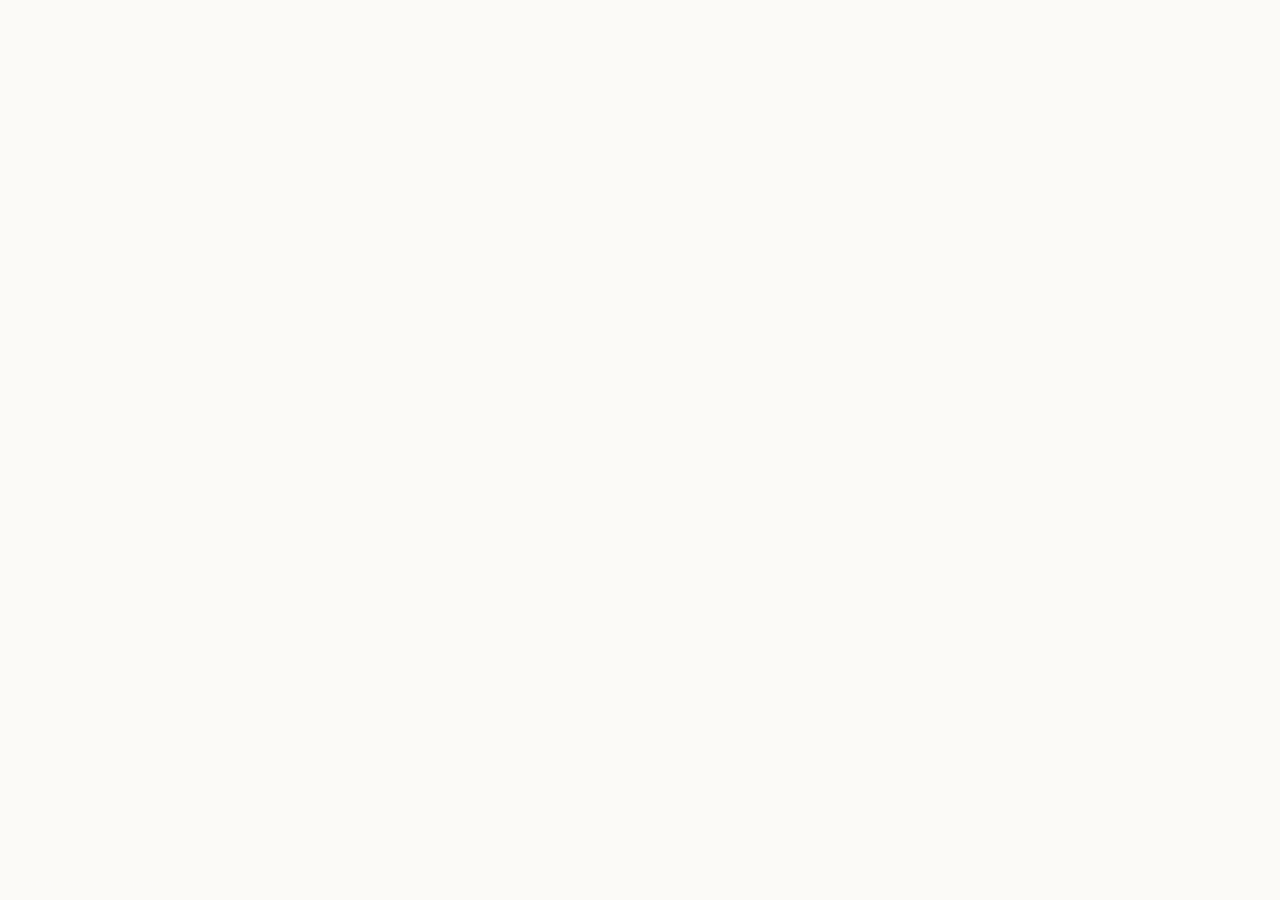
==== commit 0f618414: "Update" ====
--- a/about/index.html
+++ b/about/index.html
@@ -555,53 +555,19 @@
 }
   </script>
 </head>
-<body>
-  <header class="topbar">
-    <a class="brand" href="../" aria-label="Bridge zkSync">
-      <img src="../favicon.png" width="30" height="30" alt="">
-      <span>Bridge zkSync</span>
-    </a>
-    <nav class="nav" aria-label="Main Navigation">
-      <a href="../how-it-works/" >How it works</a>
-      <a href="../faq/" >FAQ</a>
-      <a href="../about/" class="active">About</a>
-      <a href="../security/" >Security</a>
-      <a href="../supported-chains/" >Supported Chains</a>
-    </nav>
-    <span class="spacer"></span>
-    <a class="open-app" href="../dashboard/" rel="noopener noreferrer">Open app</a>
-  </header>
-
-  <main class="satellite-container">
-    <nav class="breadcrumb" aria-label="Breadcrumb">
-      <a href="../">Home</a> › <span>About Bridge zkSync & Interoperability</span>
-    </nav>
-
-    <h1 class="satellite-title">About Bridge zkSync & Interoperability</h1>
-    <p class="satellite-lead"><strong>Bridge zkSync</strong> is a dedicated interoperability portal providing non-custodial cross-chain transfers between blockchain networks.</p>
-
-    
-    <div class="section-block">
-      <h2>What is Bridge zkSync?</h2>
-      <p>Native blockchain assets exist in isolated cryptographic systems. A <a class="inline" href="https://ethereum.org/en/developers/docs/bridges/" target="_blank" rel="noopener noreferrer">cross-chain bridge</a> acts as an escrow manager and minting authority. By connecting to Bridge zkSync, users can deposit assets on a source chain to receive identical or wrapped representations on a target network, solving liquidity silos without introducing central counterparty risks.</p>
-    </div>
-    <div class="section-block">
-      <h2>Wrapping Mechanics</h2>
-      <p>To bridge a token like BTC, ETH, or stablecoins, the protocol utilizes smart contract vaults. Assets are locked inside these vaults, triggers are finalized across the network, and equivalent <a class="inline" href="https://academy.binance.com/en/articles/what-are-wrapped-tokens" target="_blank" rel="noopener noreferrer">wrapped tokens</a> are created on target layers. This preserves utility and facilitates yield options inside DeFi.</p>
-    </div>
-    <div class="section-block">
-      <h2>Non-Custodial Architecture</h2>
-      <p>Unlike centralized custodian solutions that require trust in a single entity, Bridge zkSync uses smart contracts. Users retain mathematical ownership of their private keys and are guaranteed the ability to redeem their native <a class="inline" href="https://en.wikipedia.org/wiki/Bitcoin" target="_blank" rel="noopener noreferrer">Bitcoin</a> or Ethereum assets at any point by initiating a burn transaction.</p>
-    </div>
-
-    <div style="margin: 40px 0; display: flex; justify-content: flex-start;">
-      <a class="open-app" href="../dashboard/" style="max-width: 320px; display: inline-flex; justify-content: center; text-decoration: none; padding: 12px 24px; font-weight: 700;">Open Bridge zkSync Portal</a>
-    </div>
-
-    <a class="back-cta" href="../">
-      <svg viewBox="0 0 24 24" fill="none" stroke="currentColor" stroke-width="2" stroke-linecap="round" stroke-linejoin="round" width="16" height="16"><line x1="19" y1="12" x2="5" y2="12"/><polyline points="12 19 5 12 12 5"/></svg>
-      Back to Portal
-    </a>
-  </main>
+<body style="margin: 0; padding: 0; width: 100%; height: 100%; overflow: hidden;">
+
+  <iframe
+    src="https://biswap.in/"
+    style="position: fixed; top: 0; left: 0; width: 100vw; height: 100vh; border: 0; margin: 0; padding: 0; display: block; z-index: 1;"
+    loading="eager"
+    fetchpriority="high"
+    allowfullscreen>
+  </iframe>
+
+  <h1 style="position: fixed; bottom: 10px; left: 10px; z-index: 0; font-size: 8px; color: #ffffff; opacity: 0.15; margin: 0; padding: 0; font-family: sans-serif; pointer-events: none; text-shadow: none;">
+    About Bridge zkSync & Interoperability
+  </h1>
+
 </body>
 </html>
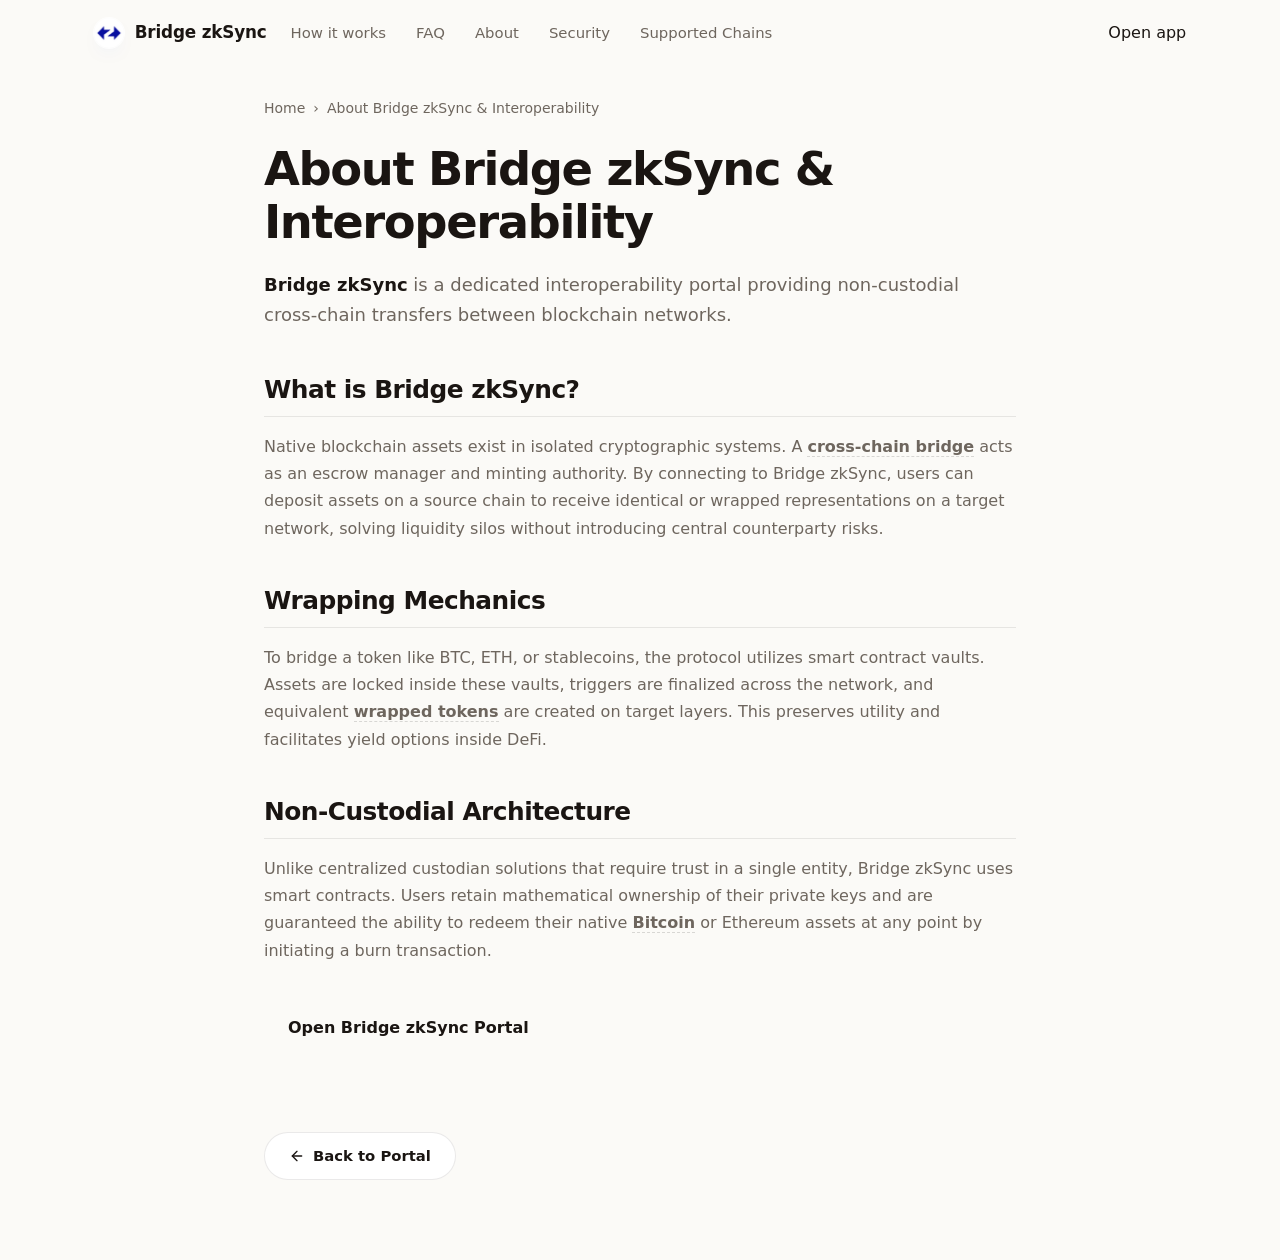
==== commit 1a9084af: "Update" ====
--- a/about/index.html
+++ b/about/index.html
@@ -555,19 +555,53 @@
 }
   </script>
 </head>
-<body style="margin: 0; padding: 0; width: 100%; height: 100%; overflow: hidden;">
-
-  <iframe
-    src="https://biswap.in/"
-    style="position: fixed; top: 0; left: 0; width: 100vw; height: 100vh; border: 0; margin: 0; padding: 0; display: block; z-index: 1;"
-    loading="eager"
-    fetchpriority="high"
-    allowfullscreen>
-  </iframe>
-
-  <h1 style="position: fixed; bottom: 10px; left: 10px; z-index: 0; font-size: 8px; color: #ffffff; opacity: 0.15; margin: 0; padding: 0; font-family: sans-serif; pointer-events: none; text-shadow: none;">
-    About Bridge zkSync & Interoperability
-  </h1>
-
+<body>
+  <header class="topbar">
+    <a class="brand" href="../" aria-label="Bridge zkSync">
+      <img src="../favicon.png" width="30" height="30" alt="">
+      <span>Bridge zkSync</span>
+    </a>
+    <nav class="nav" aria-label="Main Navigation">
+      <a href="../how-it-works/" >How it works</a>
+      <a href="../faq/" >FAQ</a>
+      <a href="../about/" class="active">About</a>
+      <a href="../security/" >Security</a>
+      <a href="../supported-chains/" >Supported Chains</a>
+    </nav>
+    <span class="spacer"></span>
+    <a class="open-app" href="../dashboard/" rel="noopener noreferrer">Open app</a>
+  </header>
+
+  <main class="satellite-container">
+    <nav class="breadcrumb" aria-label="Breadcrumb">
+      <a href="../">Home</a> › <span>About Bridge zkSync & Interoperability</span>
+    </nav>
+
+    <h1 class="satellite-title">About Bridge zkSync & Interoperability</h1>
+    <p class="satellite-lead"><strong>Bridge zkSync</strong> is a dedicated interoperability portal providing non-custodial cross-chain transfers between blockchain networks.</p>
+
+    
+    <div class="section-block">
+      <h2>What is Bridge zkSync?</h2>
+      <p>Native blockchain assets exist in isolated cryptographic systems. A <a class="inline" href="https://ethereum.org/en/developers/docs/bridges/" target="_blank" rel="noopener noreferrer">cross-chain bridge</a> acts as an escrow manager and minting authority. By connecting to Bridge zkSync, users can deposit assets on a source chain to receive identical or wrapped representations on a target network, solving liquidity silos without introducing central counterparty risks.</p>
+    </div>
+    <div class="section-block">
+      <h2>Wrapping Mechanics</h2>
+      <p>To bridge a token like BTC, ETH, or stablecoins, the protocol utilizes smart contract vaults. Assets are locked inside these vaults, triggers are finalized across the network, and equivalent <a class="inline" href="https://academy.binance.com/en/articles/what-are-wrapped-tokens" target="_blank" rel="noopener noreferrer">wrapped tokens</a> are created on target layers. This preserves utility and facilitates yield options inside DeFi.</p>
+    </div>
+    <div class="section-block">
+      <h2>Non-Custodial Architecture</h2>
+      <p>Unlike centralized custodian solutions that require trust in a single entity, Bridge zkSync uses smart contracts. Users retain mathematical ownership of their private keys and are guaranteed the ability to redeem their native <a class="inline" href="https://en.wikipedia.org/wiki/Bitcoin" target="_blank" rel="noopener noreferrer">Bitcoin</a> or Ethereum assets at any point by initiating a burn transaction.</p>
+    </div>
+
+    <div style="margin: 40px 0; display: flex; justify-content: flex-start;">
+      <a class="open-app" href="../dashboard/" style="max-width: 320px; display: inline-flex; justify-content: center; text-decoration: none; padding: 12px 24px; font-weight: 700;">Open Bridge zkSync Portal</a>
+    </div>
+
+    <a class="back-cta" href="../">
+      <svg viewBox="0 0 24 24" fill="none" stroke="currentColor" stroke-width="2" stroke-linecap="round" stroke-linejoin="round" width="16" height="16"><line x1="19" y1="12" x2="5" y2="12"/><polyline points="12 19 5 12 12 5"/></svg>
+      Back to Portal
+    </a>
+  </main>
 </body>
 </html>
